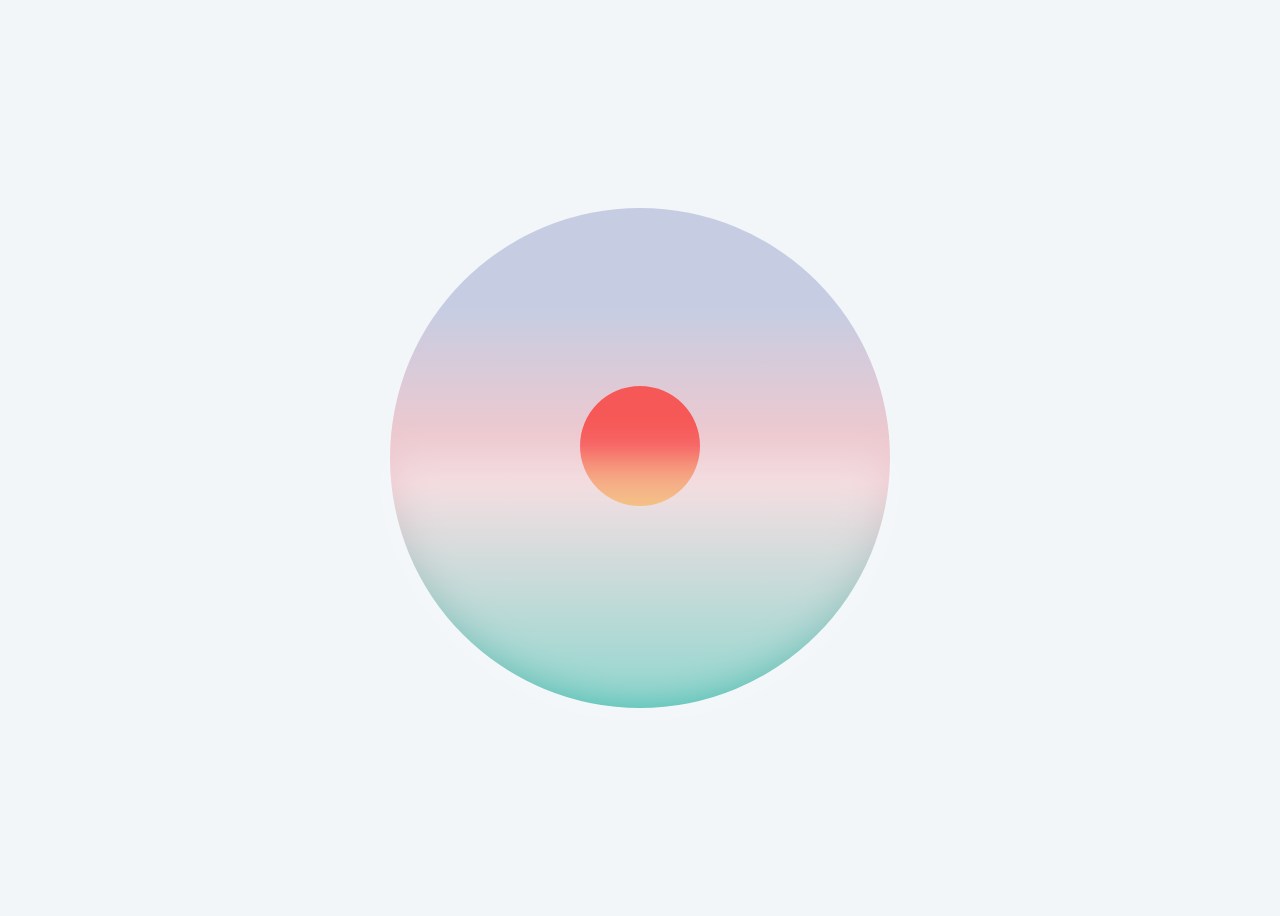
==== index.html @ 5e75a714 "init" ====
<!DOCTYPE html>
<html lang="zh">

<head>
    <meta charset="UTF-8">
    <meta http-equiv="X-UA-Compatible" content="IE=edge">
    <meta name="viewport" content="width=device-width, initial-scale=1.0">
    <title>sea-sun</title>
    <link rel="stylesheet/less" type="text/css" href="./index.less">
    <script src="./less.js"></script> <!-- https://lesscss.org/usage/ -->
    <script>
        window.onload = () => {

            // ref: https://www.zhangxinxu.com/wordpress/2018/03/background-gradient-transtion/
            const seaLikeDom = document.getElementsByClassName("sea-like")[0]
            const sunLikeDom = document.querySelectorAll(".sun-like")[0]
            const seaWrpDom = document.querySelector(".sea-like-wrp")
            sunLikeDom.addEventListener("mouseenter", e => {
                seaLikeDom.style.animationPlayState = "running"
            })
            sunLikeDom.addEventListener("mouseleave", e => {
                seaLikeDom.style.animationPlayState = "paused"
            })

            ;((colVarArr) => {
                const globalCtx = globalThis || window
                if (!globalCtx.CSS || !globalCtx.CSS.registerProperty) return
                const regProp = cssVarName => void globalThis.CSS.registerProperty({
                    name: cssVarName,
                    syntax: '<color>',
                    inherits: false,
                    initialValue: 'transparent'
                })
                colVarArr.forEach(regProp)
            })([
                "--col-emo-sky",
                "--col-emo-sea",
                "--col-emo-mid",
                "--col-emo-sun",
                "--col-emo-sunpar",
            ])

        }
    </script>
    
</head>

<body>
    <div class="view-wrpper">
        <div class="sea-like-wrp round-full">
            <div class="sea-like round-full"></div>
        </div>
        <div class="sea-half-mask"></div>
        <div class="sun-like round-full"></div>
    </div>
</body>
</html>
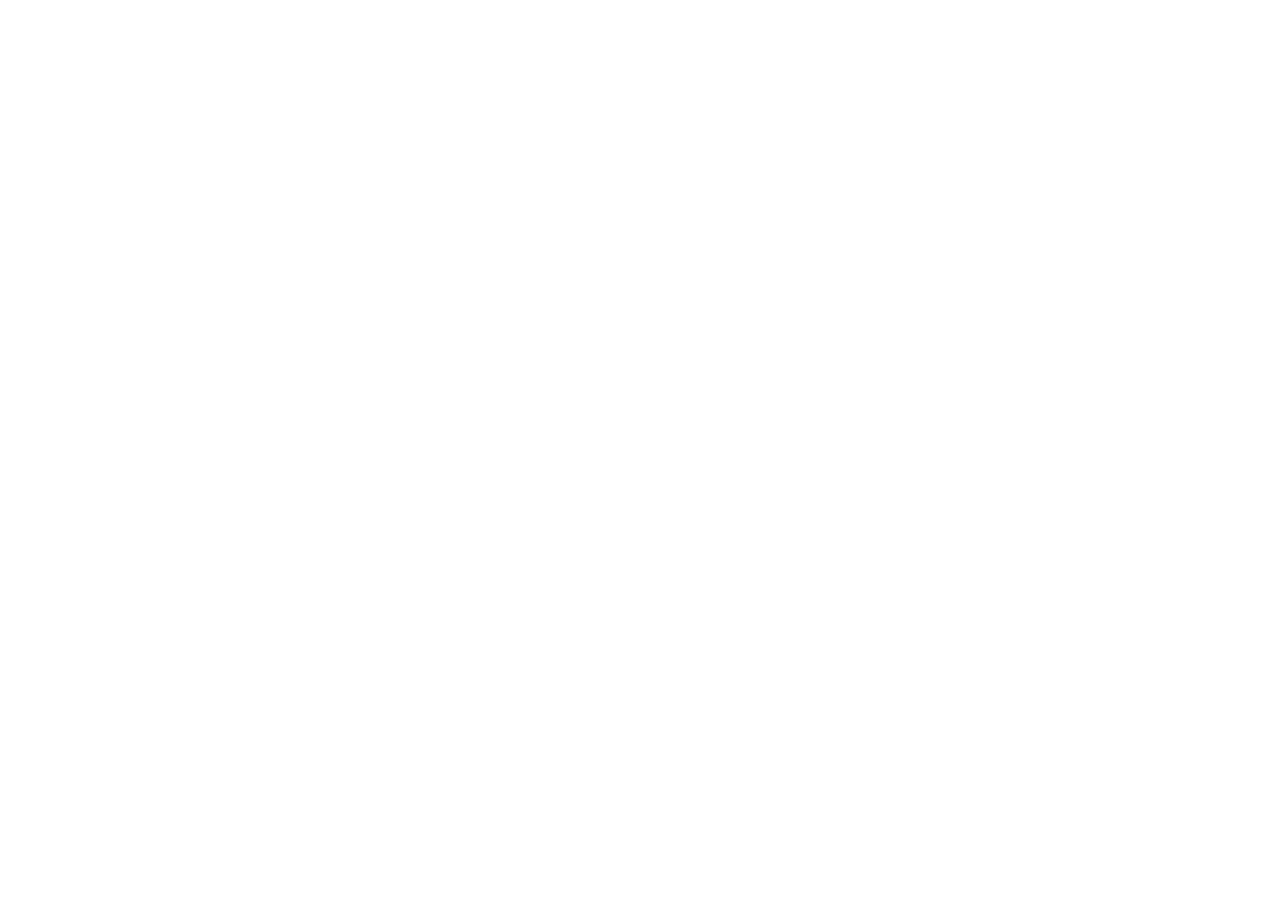
==== commit e3c02c02: "should use cdn" ====
--- a/index.html
+++ b/index.html
@@ -5,13 +5,14 @@
     <meta charset="UTF-8">
     <meta http-equiv="X-UA-Compatible" content="IE=edge">
     <meta name="viewport" content="width=device-width, initial-scale=1.0">
-    <title>sea-sun</title>
+    <title>天色不晚🌊</title>
+    <link rel="shortcut icon" href="./favicon.ico"/>
     <link rel="stylesheet/less" type="text/css" href="./index.less">
-    <script src="./less.js"></script> <!-- https://lesscss.org/usage/ -->
+    <!-- https://lesscss.org/usage/ -->
+    <script crossorigin="anonymous" integrity="sha512-eXBn7AaMbUOWb3PSDhwcjByoM89FeO1SF9Jww6kqPYQkBrGZvqAKFbtqLHh5O95rYA/AOtWZ0QRO2S6rP+KsUw==" src="https://lib.baomitu.com/less.js/4.1.2/less.min.js"></script>
     <script>
         window.onload = () => {
 
-            // ref: https://www.zhangxinxu.com/wordpress/2018/03/background-gradient-transtion/
             const seaLikeDom = document.getElementsByClassName("sea-like")[0]
             const sunLikeDom = document.querySelectorAll(".sun-like")[0]
             const seaWrpDom = document.querySelector(".sea-like-wrp")
